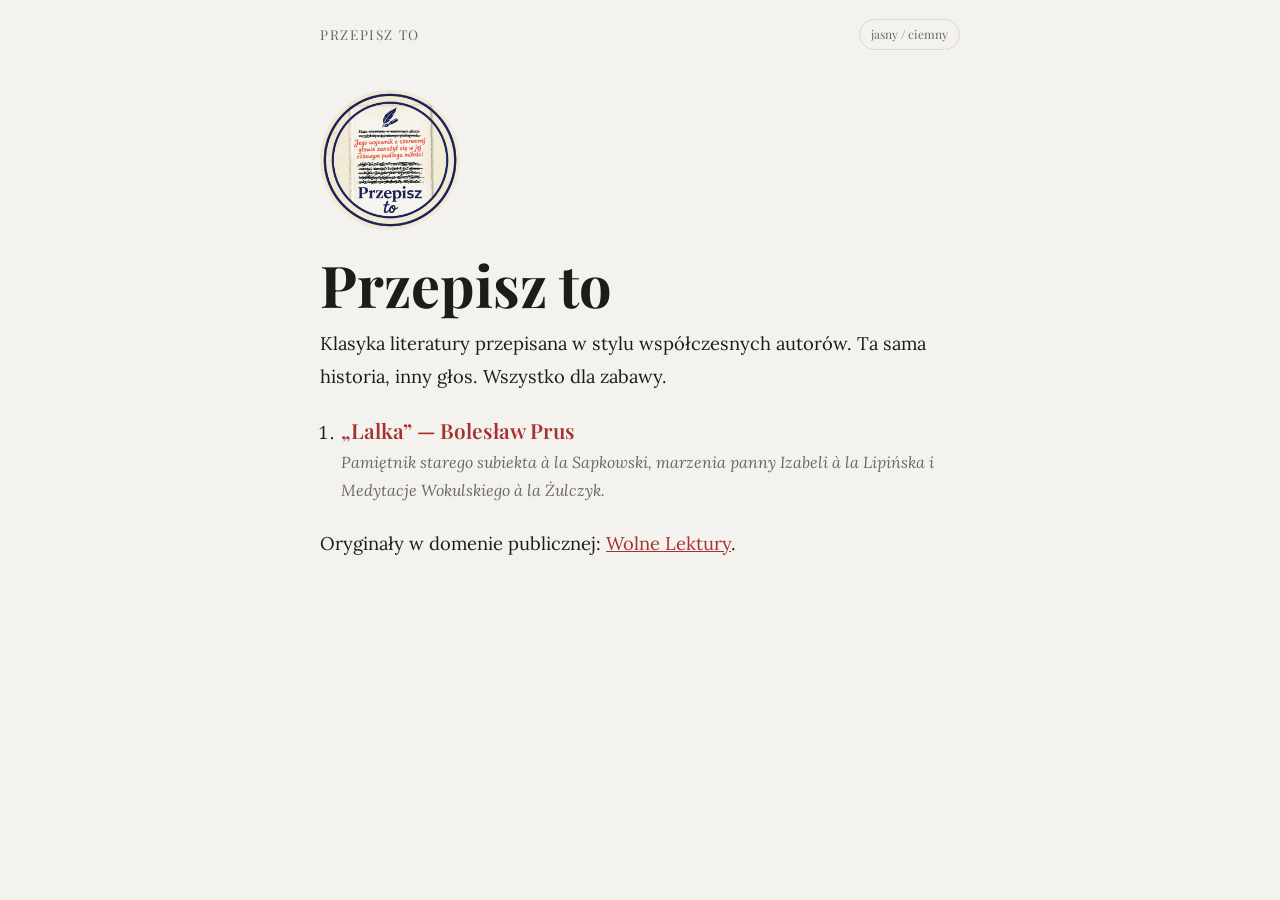
==== index.html @ 30d7f187 "Dodaj przeróbki Lalki jako strony HTML" ====
<!doctype html>
<html lang="pl">
<head>
<meta charset="utf-8">
<meta name="viewport" content="width=device-width, initial-scale=1">
<title>Przepisz to</title>
<meta name="description" content="Lalka Bolesława Prusa przepisana w stylu współczesnych autorów.">
<meta property="og:title" content="Przepisz to">
<meta property="og:description" content="Lalka Bolesława Prusa przepisana w stylu współczesnych autorów.">
<link rel="preconnect" href="https://fonts.googleapis.com">
<link rel="preconnect" href="https://fonts.gstatic.com" crossorigin>
<link href="https://fonts.googleapis.com/css2?family=Playfair+Display:ital,wght@0,500;0,700;1,500&family=Lora:ital,wght@0,400;0,600;1,400&display=swap" rel="stylesheet">
<style>
:root {
  --bg:#f4f2ee; --paper:#fbfaf7; --ink:#1d1c1a; --muted:#6b6862; --accent:#a5322e; --rule:#ddd8cf;
  --head:'Playfair Display', serif; --body:'Lora', Georgia, serif;
}
@media (prefers-color-scheme: dark) {
  :root:not([data-theme="light"]) { --bg:#121212; --paper:#1a1a1a; --ink:#ecebe8; --muted:#a3a19b; --accent:#e0b45a; --rule:#333; }
}
:root[data-theme="dark"] { --bg:#121212; --paper:#1a1a1a; --ink:#ecebe8; --muted:#a3a19b; --accent:#e0b45a; --rule:#333; }
* { box-sizing: border-box; }
html { -webkit-text-size-adjust: 100%; }
body { margin:0; background:var(--bg); color:var(--ink); font-family:var(--body); font-size:1.15rem; line-height:1.75; }
.top { max-width:42rem; margin:0 auto; padding:1.2rem 16px 0; display:flex; justify-content:space-between; align-items:center; gap:1rem;
  font-family:var(--head); font-size:.85rem; letter-spacing:.12em; text-transform:uppercase; }
.top a { color:var(--muted); text-decoration:none; }
.top a:hover { color:var(--accent); }
.toggle { background:none; border:1px solid var(--rule); color:var(--muted); border-radius:999px; padding:.25rem .7rem; cursor:pointer; font:inherit; font-size:.75rem; }
main { max-width:42rem; margin:0 auto; padding:2.5rem 16px 4rem; }
.kicker { font-family:var(--head); color:var(--accent); letter-spacing:.18em; text-transform:uppercase; font-size:.8rem; margin:0 0 .6rem; }
h1 { font-family:var(--head); font-weight:700; font-size:clamp(2.2rem, 7vw, 3.6rem); line-height:1.05; margin:0 0 .8rem; text-wrap:balance; }
h3 { font-family:var(--body); font-style:italic; font-weight:400; color:var(--muted); font-size:1.1rem; margin:0 0 2.5rem; line-height:1.5; }
p { margin:0 0 1.1em; }
blockquote { margin:0 0 2.5rem; padding:1.2rem 1.4rem; border-left:3px solid var(--accent); background:var(--paper); font-style:italic; color:var(--muted); }
blockquote p:last-child { margin-bottom:0; font-style:normal; font-size:.95rem; }
hr { border:0; text-align:center; margin:2.8rem 0; height:1.5rem; }
hr::before { content:"❦"; color:var(--accent); font-size:1.1rem; letter-spacing:1.2em; padding-left:1.2em; }
a { color:var(--accent); }
em { font-style:italic; }
strong { font-weight:600; }
ol { padding-left:1.3rem; }
ol li { margin-bottom:1.4rem; }
.endnote { margin-top:3rem; padding-top:1.5rem; border-top:1px solid var(--rule); font-size:.9rem; color:var(--muted); }
.endnote p { margin:0 0 .6em; }
.back { display:inline-block; margin-top:1.5rem; font-family:var(--head); letter-spacing:.12em; text-transform:uppercase; font-size:.85rem; text-decoration:none; }
ol li a { font-family:var(--head); font-size:1.3rem; text-decoration:none; } ol li em { display:block; color:var(--muted); font-size:1rem; }
</style>
</head>
<body>
<header class="top">
  <a href="index.html">Przepisz to</a>
  <button class="toggle" type="button" id="theme" aria-label="Zmień motyw">jasny / ciemny</button>
</header>
<main>

<p><img src="assets/logo.jpg" alt="Logo Przepisz to" style="width:140px;height:140px;object-fit:cover;border-radius:50%;display:block;margin:0 0 1.5rem"></p>

<h1>Przepisz to</h1>
<p>Klasyka literatury przepisana w stylu współczesnych autorów. Ta sama historia, inny głos. Wszystko dla zabawy.</p>
<ol>
<li><a href="lalka/index.html"><strong>„Lalka” — Bolesław Prus</strong></a>
   <em>Pamiętnik starego subiekta à la Sapkowski, marzenia panny Izabeli à la Lipińska i Medytacje Wokulskiego à la Żulczyk.</em></li>
</ol>
<p>Oryginały w domenie publicznej: <a href="https://wolnelektury.pl">Wolne Lektury</a>.</p>

</main>
<script>
(function(){
  var r=document.documentElement, k='przepiszto-theme';
  try{ var s=localStorage.getItem(k); if(s) r.setAttribute('data-theme',s); }catch(e){}
  document.getElementById('theme').addEventListener('click',function(){
    var cur=r.getAttribute('data-theme') || (matchMedia('(prefers-color-scheme: dark)').matches?'dark':'light');
    var n=cur==='dark'?'light':'dark'; r.setAttribute('data-theme',n);
    try{ localStorage.setItem(k,n); }catch(e){}
  });
})();
</script>
</body>
</html>
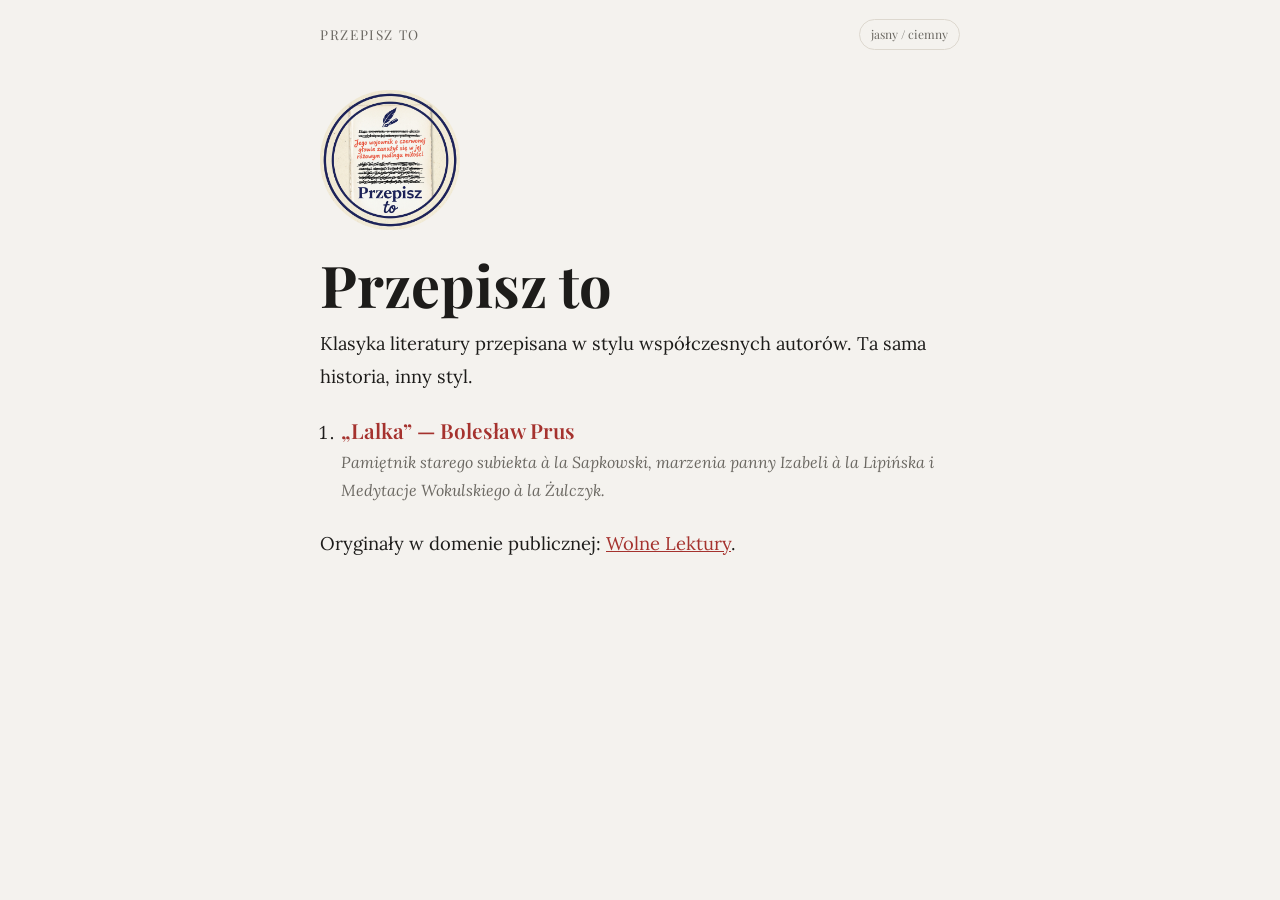
==== commit 6306a2bd: "Zmiana nagówka" ====
--- a/index.html
+++ b/index.html
@@ -57,7 +57,7 @@
 <p><img src="assets/logo.jpg" alt="Logo Przepisz to" style="width:140px;height:140px;object-fit:cover;border-radius:50%;display:block;margin:0 0 1.5rem"></p>
 
 <h1>Przepisz to</h1>
-<p>Klasyka literatury przepisana w stylu współczesnych autorów. Ta sama historia, inny głos. Wszystko dla zabawy.</p>
+<p>Klasyka literatury przepisana w stylu współczesnych autorów. Ta sama historia, inny styl.</p>
 <ol>
 <li><a href="lalka/index.html"><strong>„Lalka” — Bolesław Prus</strong></a>
    <em>Pamiętnik starego subiekta à la Sapkowski, marzenia panny Izabeli à la Lipińska i Medytacje Wokulskiego à la Żulczyk.</em></li>
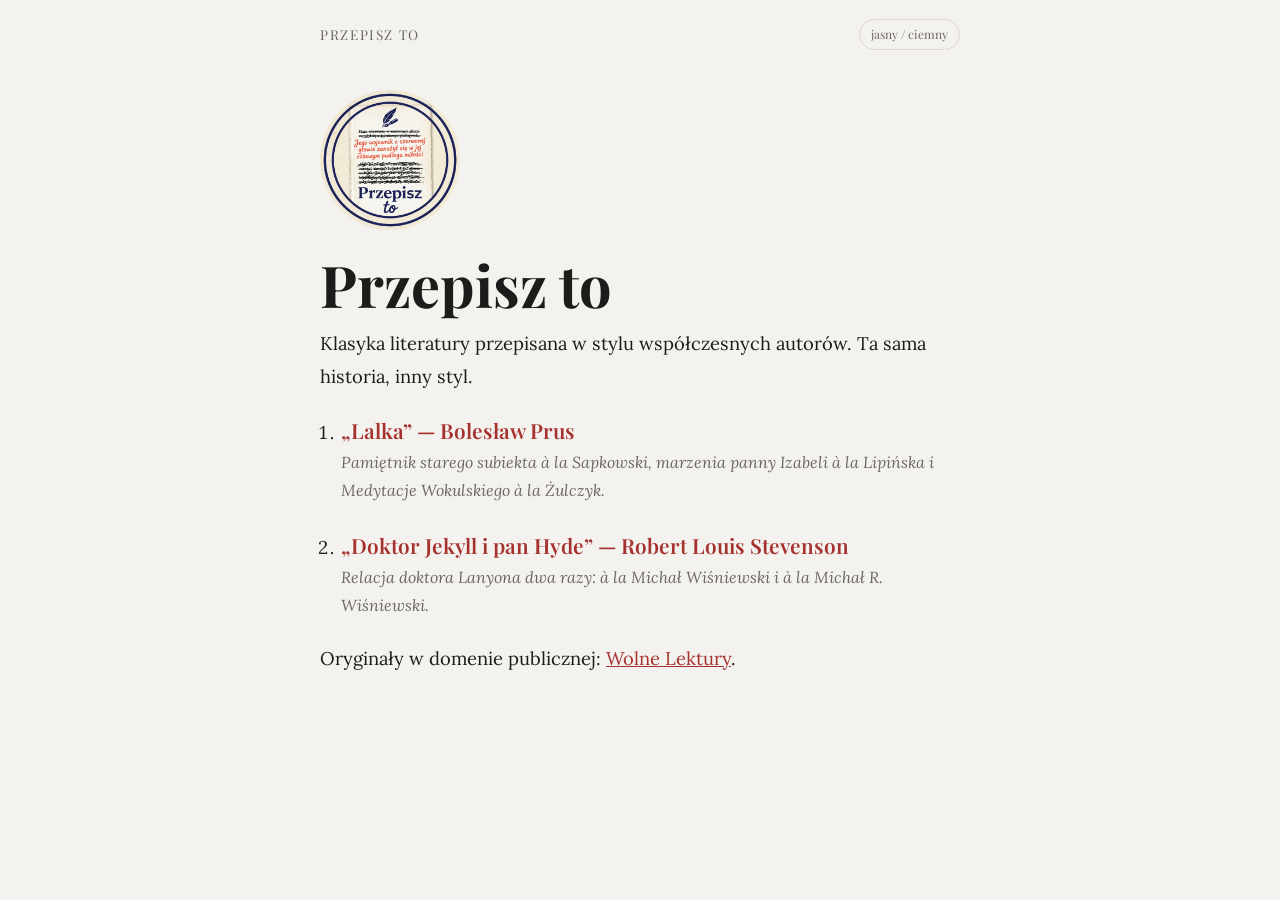
==== commit 26386bfc: "Dodaj Doktora Jekylla à la dwóch Winiewskich; dopisek o AI" ====
--- a/index.html
+++ b/index.html
@@ -4,9 +4,9 @@
 <meta charset="utf-8">
 <meta name="viewport" content="width=device-width, initial-scale=1">
 <title>Przepisz to</title>
-<meta name="description" content="Lalka Bolesława Prusa przepisana w stylu współczesnych autorów.">
+<meta name="description" content="Klasyka literatury przepisana w stylu współczesnych autorów.">
 <meta property="og:title" content="Przepisz to">
-<meta property="og:description" content="Lalka Bolesława Prusa przepisana w stylu współczesnych autorów.">
+<meta property="og:description" content="Klasyka literatury przepisana w stylu współczesnych autorów.">
 <link rel="preconnect" href="https://fonts.googleapis.com">
 <link rel="preconnect" href="https://fonts.gstatic.com" crossorigin>
 <link href="https://fonts.googleapis.com/css2?family=Playfair+Display:ital,wght@0,500;0,700;1,500&family=Lora:ital,wght@0,400;0,600;1,400&display=swap" rel="stylesheet">
@@ -61,6 +61,8 @@
 <ol>
 <li><a href="lalka/index.html"><strong>„Lalka” — Bolesław Prus</strong></a>
    <em>Pamiętnik starego subiekta à la Sapkowski, marzenia panny Izabeli à la Lipińska i Medytacje Wokulskiego à la Żulczyk.</em></li>
+<li><a href="dr-jekyll/index.html"><strong>„Doktor Jekyll i pan Hyde” — Robert Louis Stevenson</strong></a>
+   <em>Relacja doktora Lanyona dwa razy: à la Michał Wiśniewski i à la Michał R. Wiśniewski.</em></li>
 </ol>
 <p>Oryginały w domenie publicznej: <a href="https://wolnelektury.pl">Wolne Lektury</a>.</p>
 
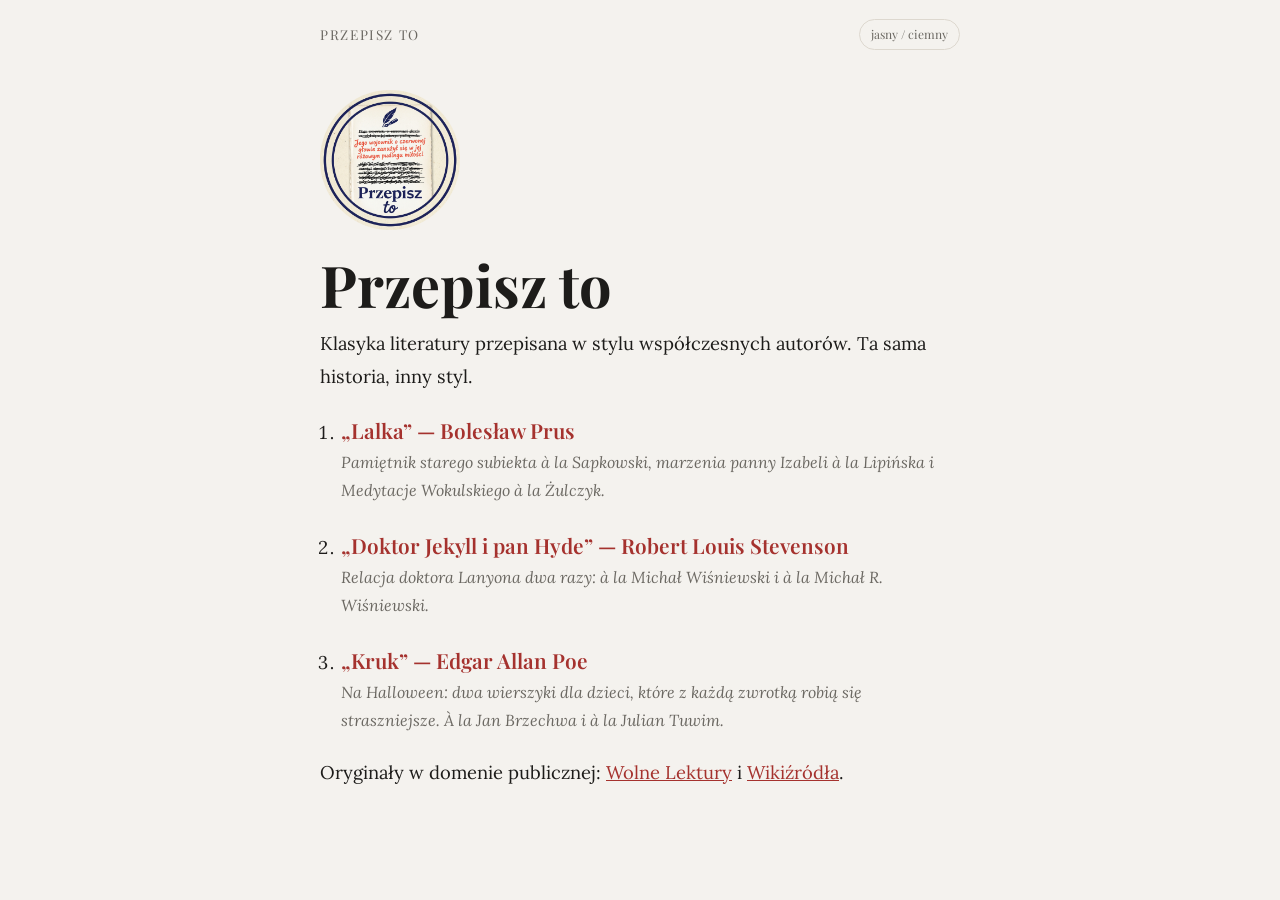
==== commit dc541097: "Dodaj „Kruka” à la Brzechwa i Tuwim (seria na Halloween) Dwa wierszyki dla dzieci, które z każdą zwr" ====
--- a/index.html
+++ b/index.html
@@ -63,8 +63,10 @@
    <em>Pamiętnik starego subiekta à la Sapkowski, marzenia panny Izabeli à la Lipińska i Medytacje Wokulskiego à la Żulczyk.</em></li>
 <li><a href="dr-jekyll/index.html"><strong>„Doktor Jekyll i pan Hyde” — Robert Louis Stevenson</strong></a>
    <em>Relacja doktora Lanyona dwa razy: à la Michał Wiśniewski i à la Michał R. Wiśniewski.</em></li>
+<li><a href="kruk/index.html"><strong>„Kruk” — Edgar Allan Poe</strong></a>
+   <em>Na Halloween: dwa wierszyki dla dzieci, które z każdą zwrotką robią się straszniejsze. À la Jan Brzechwa i à la Julian Tuwim.</em></li>
 </ol>
-<p>Oryginały w domenie publicznej: <a href="https://wolnelektury.pl">Wolne Lektury</a>.</p>
+<p>Oryginały w domenie publicznej: <a href="https://wolnelektury.pl">Wolne Lektury</a> i <a href="https://pl.wikisource.org">Wikiźródła</a>.</p>
 
 </main>
 <script>
